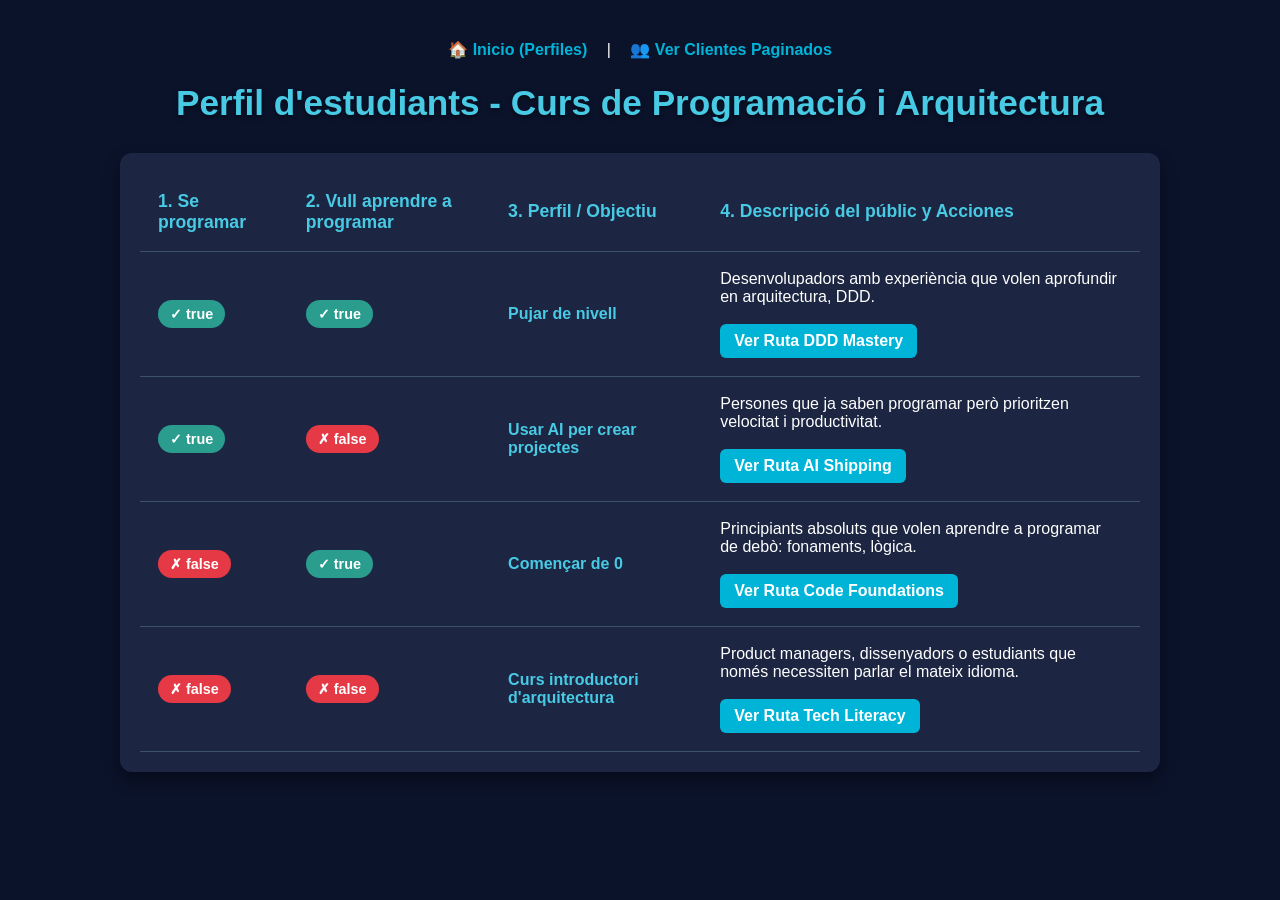
==== compassMap/src/main/resources/templates/index.html @ dacda1f9 "feat: v1.2 - añadida matriz interactiva de perfiles y motor de paginacion de clientes con 7 de 7 tes" ====
<!DOCTYPE html>
<html lang="es">
<head>
    <meta charset="UTF-8">
    <title>CompassMap - Perfiles de Estudiantes</title>
    <style>
        body { font-family: 'Segoe UI', Tahoma, Geneva, Verdana, sans-serif; background-color: #0b132b; color: #ffffff; margin: 40px; }
        h1 { text-align: center; color: #48cae4; font-size: 2.2rem; margin-bottom: 30px; text-shadow: 0 2px 4px rgba(0,0,0,0.5); }
        .grid-container { max-width: 1000px; margin: 0 auto; background-color: #1c2541; border-radius: 12px; padding: 20px; box-shadow: 0 8px 16px rgba(0,0,0,0.4); }
        table { width: 100%; border-collapse: collapse; text-align: left; }
        th, td { padding: 18px; border-bottom: 1px solid #3a506b; }
        th { color: #48cae4; background-color: #1c2541; font-size: 1.1rem; }
        .badge-true { background-color: #2a9d8f; color: white; padding: 6px 12px; border-radius: 20px; font-weight: bold; font-size: 0.9rem; }
        .badge-false { background-color: #e63946; color: white; padding: 6px 12px; border-radius: 20px; font-weight: bold; font-size: 0.9rem; }
        .btn-action { background-color: #00b4d8; color: white; border: none; padding: 8px 14px; border-radius: 6px; cursor: pointer; text-decoration: none; font-weight: bold; display: inline-block; transition: background 0.3s; }
        .btn-action:hover { background-color: #0077b6; }
        .nav-bar { text-align: center; margin-bottom: 20px; }
        .nav-link { color: #00b4d8; text-decoration: none; margin: 0 15px; font-weight: bold; }
    </style>
</head>
<body>

<div class="nav-bar">
    <a class="nav-link" href="/index">🏠 Inicio (Perfiles)</a> |
    <a class="nav-link" href="/customers">👥 Ver Clientes Paginados</a>
</div>

<h1>Perfil d'estudiants - Curs de Programació i Arquitectura</h1>

<div class="grid-container">
    <table>
        <thead>
        <tr>
            <th>1. Se programar</th>
            <th>2. Vull aprendre a programar</th>
            <th>3. Perfil / Objectiu</th>
            <th>4. Descripció del públic y Acciones</th>
        </tr>
        </thead>
        <tbody>
        <tr>
            <td><span class="badge-true">✓ true</span></td>
            <td><span class="badge-true">✓ true</span></td>
            <td style="color: #48cae4; font-weight: bold;">Pujar de nivell</td>
            <td>Desenvolupadors amb experiència que volen aprofundir en arquitectura, DDD. <br><br>
                <a href="/customers" class="btn-action">Ver Ruta DDD Mastery</a>
            </td>
        </tr>
        <tr>
            <td><span class="badge-true">✓ true</span></td>
            <td><span class="badge-false">✗ false</span></td>
            <td style="color: #48cae4; font-weight: bold;">Usar AI per crear projectes</td>
            <td>Persones que ja saben programar però prioritzen velocitat i productivitat. <br><br>
                <a href="/customers" class="btn-action">Ver Ruta AI Shipping</a>
            </td>
        </tr>
        <tr>
            <td><span class="badge-false">✗ false</span></td>
            <td><span class="badge-true">✓ true</span></td>
            <td style="color: #48cae4; font-weight: bold;">Començar de 0</td>
            <td>Principiants absoluts que volen aprendre a programar de debò: fonaments, lògica. <br><br>
                <a href="/customers" class="btn-action">Ver Ruta Code Foundations</a>
            </td>
        </tr>
        <tr>
            <td><span class="badge-false">✗ false</span></td>
            <td><span class="badge-false">✗ false</span></td>
            <td style="color: #48cae4; font-weight: bold;">Curs introductori d'arquitectura</td>
            <td>Product managers, dissenyadors o estudiants que només necessiten parlar el mateix idioma. <br><br>
                <a href="/customers" class="btn-action">Ver Ruta Tech Literacy</a>
            </td>
        </tr>
        </tbody>
    </table>
</div>

</body>
</html>
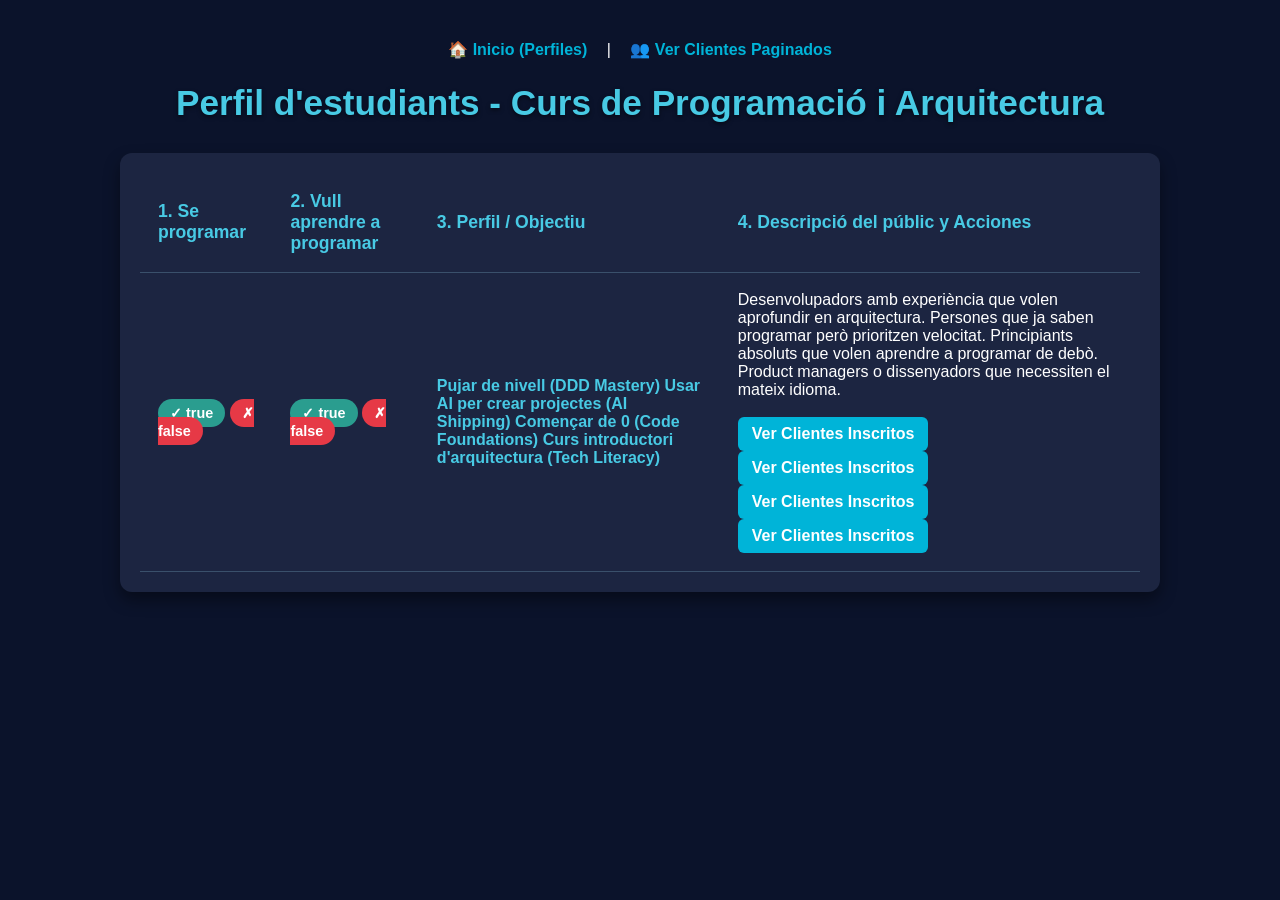
==== commit dec0d2f3: "feat: v1.4 - finalizada matriz dinamica index.html conectada con filtros cruzados de clientes en tie" ====
--- a/compassMap/src/main/resources/templates/index.html
+++ b/compassMap/src/main/resources/templates/index.html
@@ -38,36 +38,44 @@
         </tr>
         </thead>
         <tbody>
-        <tr>
-            <td><span class="badge-true">✓ true</span></td>
-            <td><span class="badge-true">✓ true</span></td>
-            <td style="color: #48cae4; font-weight: bold;">Pujar de nivell</td>
-            <td>Desenvolupadors amb experiència que volen aprofundir en arquitectura, DDD. <br><br>
-                <a href="/customers" class="btn-action">Ver Ruta DDD Mastery</a>
+        <!-- El bucle recorre la lista y la herramienta 'estado' nos da el número de fila (0, 1, 2, 3) -->
+        <tr th:each="rutaTexto, estado : ${catalogoRutasTexto}">
+
+            <!-- Columna 1: ¿Se programar? (Evaluamos según la posición de la fila) -->
+            <td>
+                <!-- Fila 0 (DDD) y Fila 1 (AI) dan true -->
+                <span th:if="${estado.index == 0 or estado.index == 1}" class="badge-true">✓ true</span>
+                <span th:unless="${estado.index == 0 or estado.index == 1}" class="badge-false">✗ false</span>
             </td>
-        </tr>
-        <tr>
-            <td><span class="badge-true">✓ true</span></td>
-            <td><span class="badge-false">✗ false</span></td>
-            <td style="color: #48cae4; font-weight: bold;">Usar AI per crear projectes</td>
-            <td>Persones que ja saben programar però prioritzen velocitat i productivitat. <br><br>
-                <a href="/customers" class="btn-action">Ver Ruta AI Shipping</a>
+
+            <!-- Columna 2: ¿Vull aprendre a programar? -->
+            <td>
+                <!-- Fila 0 (DDD) y Fila 2 (Code) dan true -->
+                <span th:if="${estado.index == 0 or estado.index == 2}" class="badge-true">✓ true</span>
+                <span th:unless="${estado.index == 0 or estado.index == 2}" class="badge-false">✗ false</span>
             </td>
-        </tr>
-        <tr>
-            <td><span class="badge-false">✗ false</span></td>
-            <td><span class="badge-true">✓ true</span></td>
-            <td style="color: #48cae4; font-weight: bold;">Començar de 0</td>
-            <td>Principiants absoluts que volen aprendre a programar de debò: fonaments, lògica. <br><br>
-                <a href="/customers" class="btn-action">Ver Ruta Code Foundations</a>
+
+            <!-- Columna 3: Título del Perfil / Objetivo Oficial -->
+            <td style="color: #48cae4; font-weight: bold;">
+                <span th:if="${estado.index == 0}">Pujar de nivell (DDD Mastery)</span>
+                <span th:if="${estado.index == 1}">Usar AI per crear projectes (AI Shipping)</span>
+                <span th:if="${estado.index == 2}">Començar de 0 (Code Foundations)</span>
+                <span th:if="${estado.index == 3}">Curs introductori d'arquitectura (Tech Literacy)</span>
             </td>
-        </tr>
-        <tr>
-            <td><span class="badge-false">✗ false</span></td>
-            <td><span class="badge-false">✗ false</span></td>
-            <td style="color: #48cae4; font-weight: bold;">Curs introductori d'arquitectura</td>
-            <td>Product managers, dissenyadors o estudiants que només necessiten parlar el mateix idioma. <br><br>
-                <a href="/customers" class="btn-action">Ver Ruta Tech Literacy</a>
+
+            <!-- Columna 4: Descripciones y Acciones Interactivas de Salto -->
+            <td>
+                <span th:if="${estado.index == 0}">Desenvolupadors amb experiència que volen aprofundir en arquitectura.</span>
+                <span th:if="${estado.index == 1}">Persones que ja saben programar però prioritzen velocitat.</span>
+                <span th:if="${estado.index == 2}">Principiants absoluts que volen aprendre a programar de debò.</span>
+                <span th:if="${estado.index == 3}">Product managers o dissenyadors que necessiten el mateix idioma.</span>
+                <br><br>
+
+                <!-- Cada botón salta a la lista de clientes aplicando el criterio de búsqueda adecuado -->
+                <a th:if="${estado.index == 0}" th:href="@{/customers(buscarTexto='DDD Mastery', criterio='firstName')}" class="btn-action">Ver Clientes Inscritos</a>
+                <a th:if="${estado.index == 1}" th:href="@{/customers(buscarTexto='AI Shipping', criterio='firstName')}" class="btn-action">Ver Clientes Inscritos</a>
+                <a th:if="${estado.index == 2}" th:href="@{/customers(buscarTexto='Code Foundations', criterio='firstName')}" class="btn-action">Ver Clientes Inscritos</a>
+                <a th:if="${estado.index == 3}" th:href="@{/customers(buscarTexto='Tech Literacy', criterio='firstName')}" class="btn-action">Ver Clientes Inscritos</a>
             </td>
         </tr>
         </tbody>
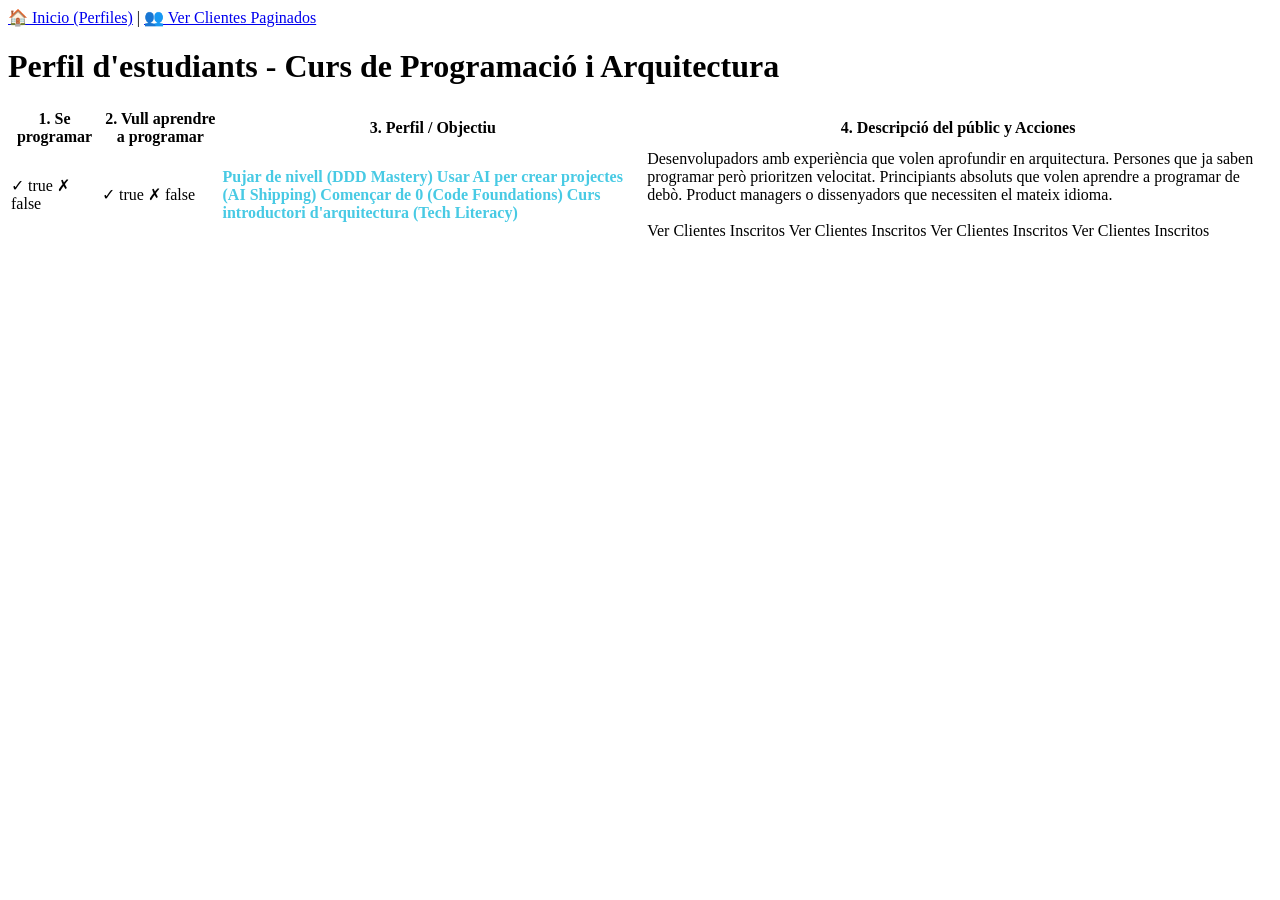
==== commit d91484c9: "style: v1.3 - unificada la identidad visual oscura responsiva y corregido el contraste del desplegab" ====
--- a/compassMap/src/main/resources/templates/index.html
+++ b/compassMap/src/main/resources/templates/index.html
@@ -3,20 +3,7 @@
 <head>
     <meta charset="UTF-8">
     <title>CompassMap - Perfiles de Estudiantes</title>
-    <style>
-        body { font-family: 'Segoe UI', Tahoma, Geneva, Verdana, sans-serif; background-color: #0b132b; color: #ffffff; margin: 40px; }
-        h1 { text-align: center; color: #48cae4; font-size: 2.2rem; margin-bottom: 30px; text-shadow: 0 2px 4px rgba(0,0,0,0.5); }
-        .grid-container { max-width: 1000px; margin: 0 auto; background-color: #1c2541; border-radius: 12px; padding: 20px; box-shadow: 0 8px 16px rgba(0,0,0,0.4); }
-        table { width: 100%; border-collapse: collapse; text-align: left; }
-        th, td { padding: 18px; border-bottom: 1px solid #3a506b; }
-        th { color: #48cae4; background-color: #1c2541; font-size: 1.1rem; }
-        .badge-true { background-color: #2a9d8f; color: white; padding: 6px 12px; border-radius: 20px; font-weight: bold; font-size: 0.9rem; }
-        .badge-false { background-color: #e63946; color: white; padding: 6px 12px; border-radius: 20px; font-weight: bold; font-size: 0.9rem; }
-        .btn-action { background-color: #00b4d8; color: white; border: none; padding: 8px 14px; border-radius: 6px; cursor: pointer; text-decoration: none; font-weight: bold; display: inline-block; transition: background 0.3s; }
-        .btn-action:hover { background-color: #0077b6; }
-        .nav-bar { text-align: center; margin-bottom: 20px; }
-        .nav-link { color: #00b4d8; text-decoration: none; margin: 0 15px; font-weight: bold; }
-    </style>
+    <link rel="stylesheet" th:href="@{/css/style.css}" />
 </head>
 <body>
 
